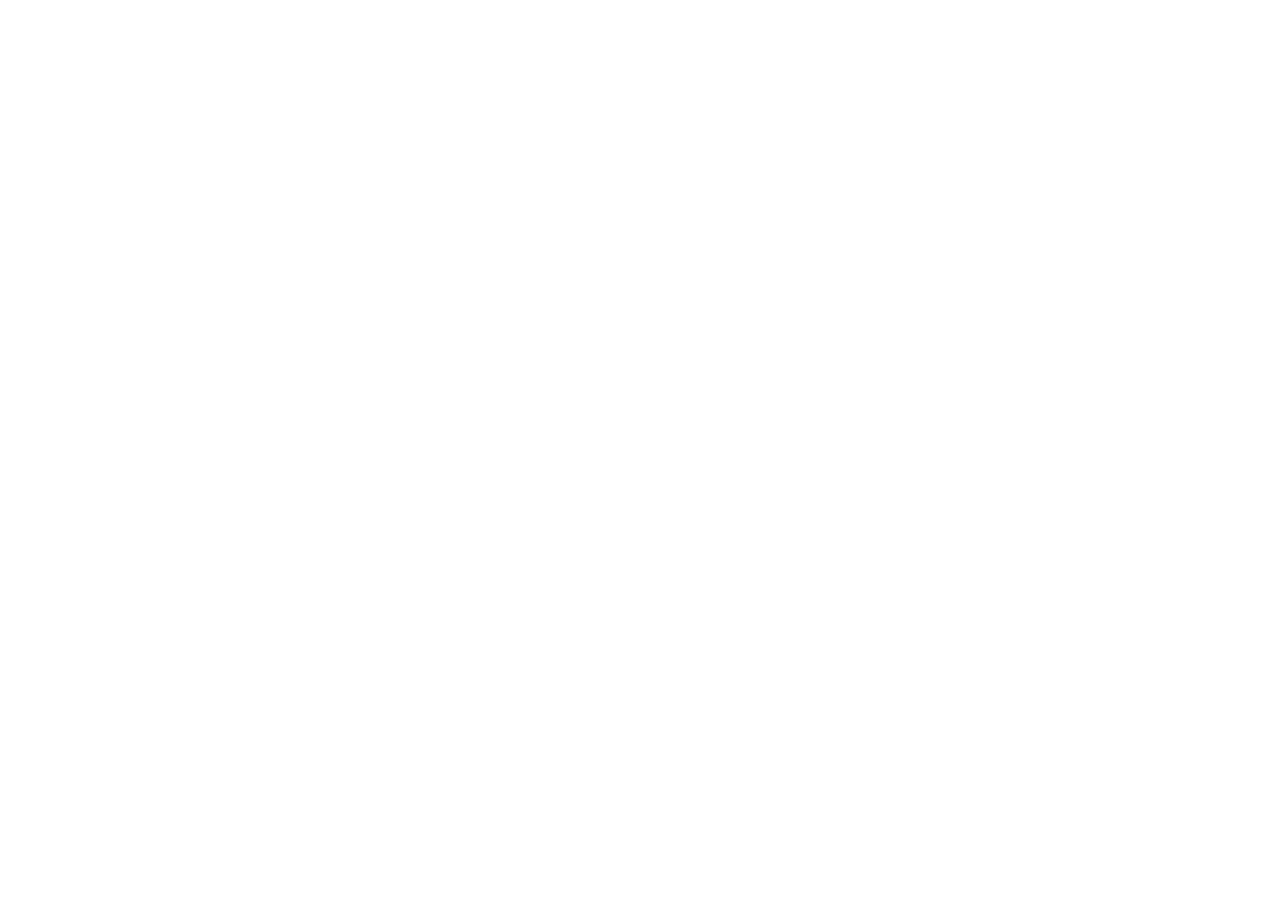
==== index.html @ b7e7c513 "Push files" ====
<!DOCTYPE html>
<html lang="en">
    <head>
        <meta charset="UTF-8">
        <meta name="viewport" content="width=device-width, initial-scale=1.0">
        <title>Book Corner</title>
    </head>
    <body>
        
    </body>
</html>
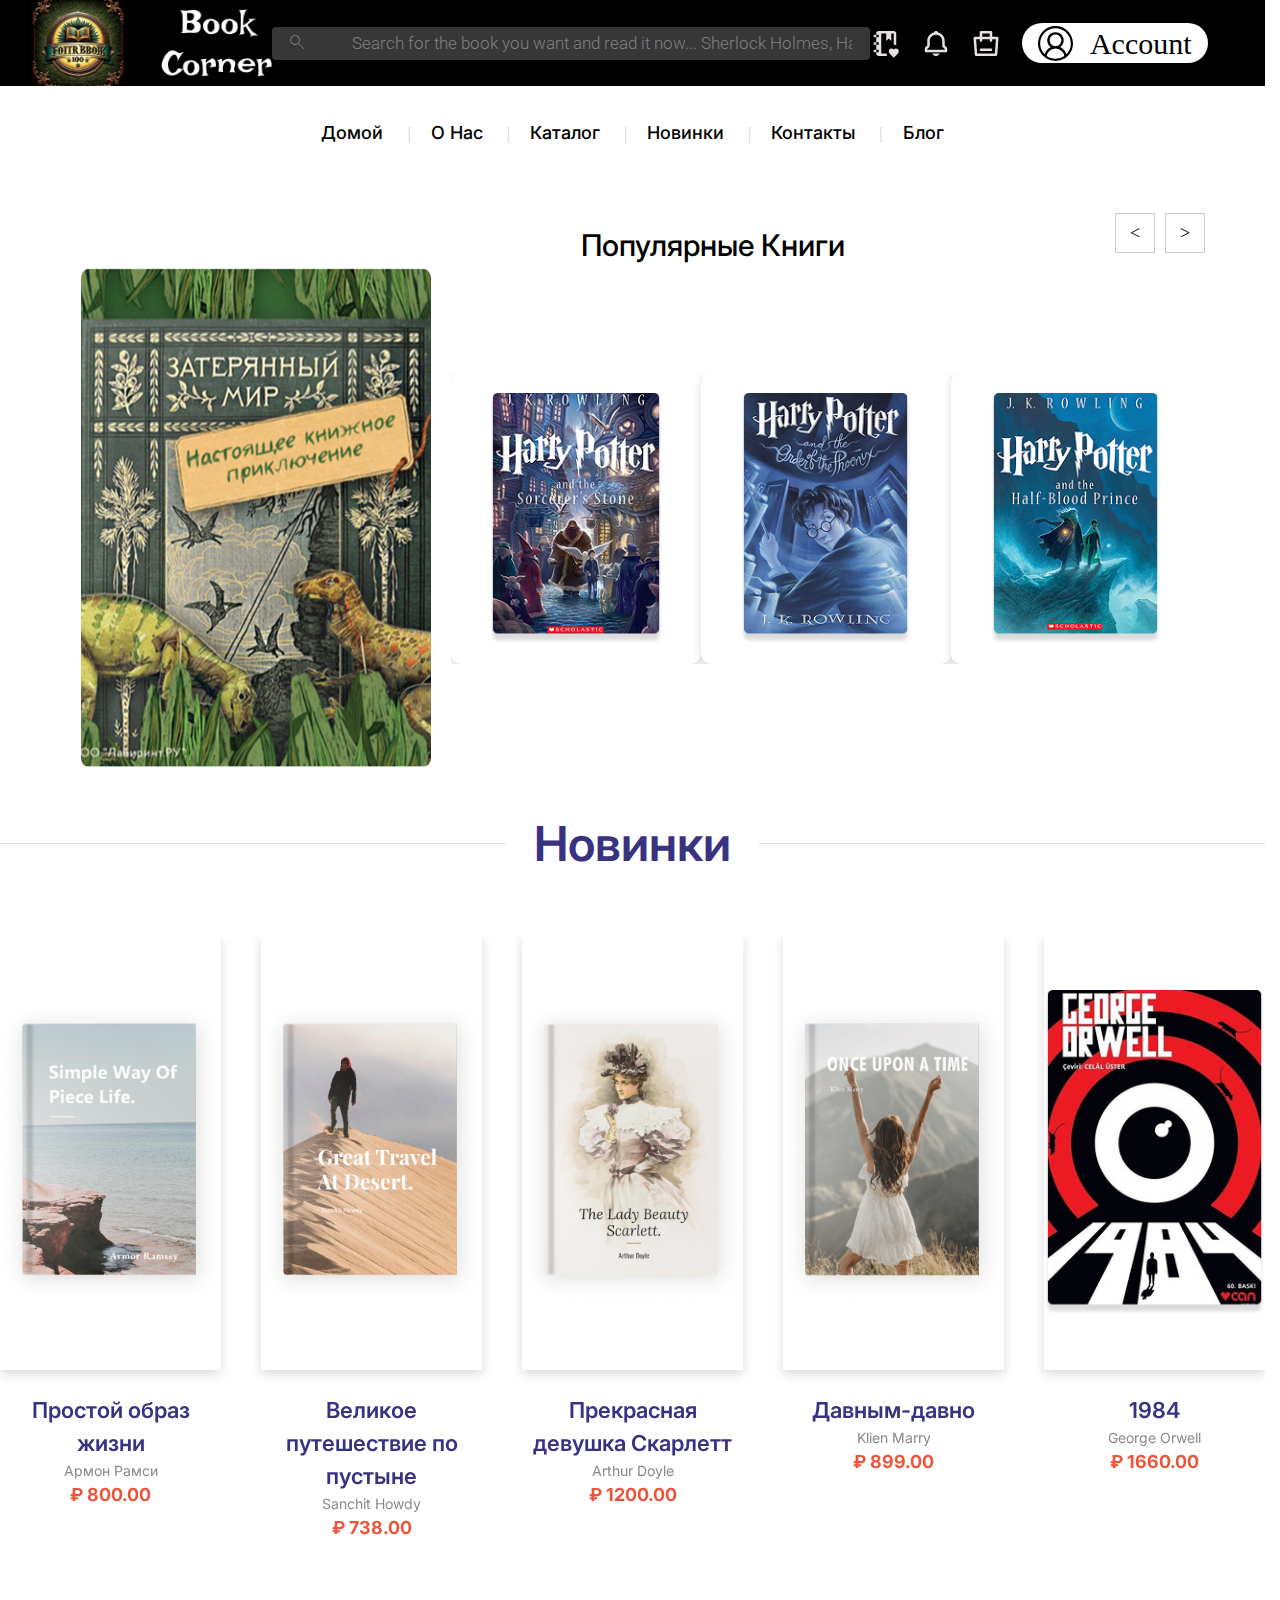
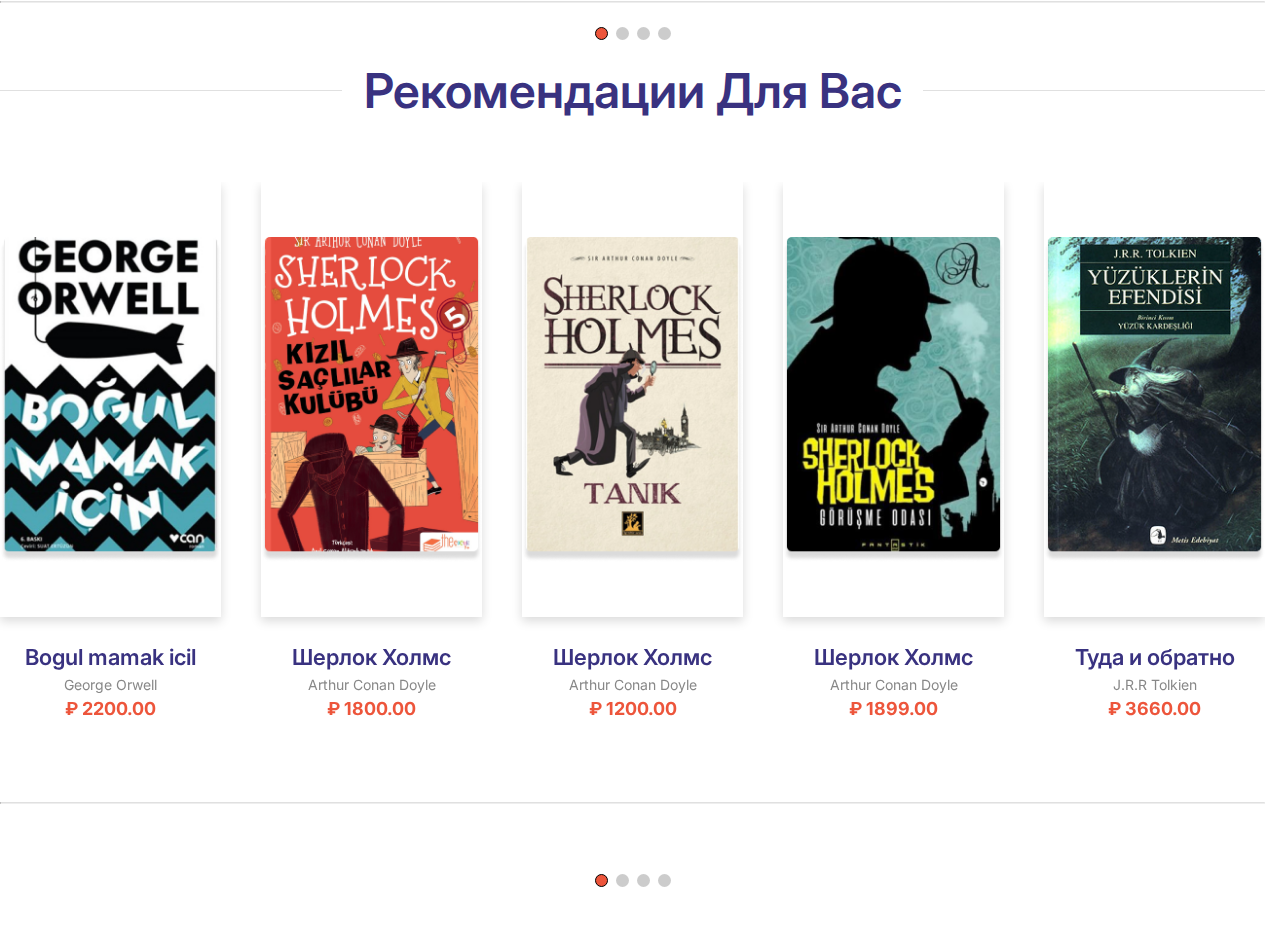
==== commit 38544b1f: "верстка глав страницы" ====
--- a/index.html
+++ b/index.html
@@ -1,11 +1,586 @@
 <!DOCTYPE html>
 <html lang="en">
-    <head>
-        <meta charset="UTF-8">
-        <meta name="viewport" content="width=device-width, initial-scale=1.0">
-        <title>Book Corner</title>
-    </head>
-    <body>
-        
-    </body>
+<head>
+    <meta charset="UTF-8">
+    <meta name="viewport" content="width=device-width, initial-scale=1.0">
+    <title>Book Corner - Главная</title>
+    <link rel="preconnect" href="https://fonts.googleapis.com">
+    <link rel="preconnect" href="https://fonts.gstatic.com" crossorigin>
+    <link href="https://fonts.googleapis.com/css2?family=Inter:ital,opsz,wght@0,14..32,100..900;1,14..32,100..900&family=Mulish:ital,wght@0,200..1000;1,200..1000&family=Roboto:ital,wght@0,100..900;1,100..900&display=swap" rel="stylesheet">
+    <link rel="stylesheet" href="css/normalize.css">
+    <link rel="stylesheet" href="https://cdn.jsdelivr.net/npm/swiper@11/swiper-bundle.min.css">
+    <link rel="stylesheet" href="css/main.css">
+</head>
+<body>
+    <header class="header">
+        <div class="header__logo">
+          <div class="header__logo-img">
+           <a href="index.html"><img src="images/logo.png" alt="Logo"></a>
+          </div>
+          <div class="header__logo-text">
+            <a href="index.html"><img src="images/Book Corner.png" alt="Book Corner"></a>
+          </div>
+        </div>
+        <form class="header__search">
+          <svg xmlns="http://www.w3.org/2000/svg" width="24" height="24" viewBox="0 0 24 24"><path fill="currentColor" d="m19.485 20.154l-6.262-6.262q-.75.639-1.725.989t-1.96.35q-2.402 0-4.066-1.663T3.808 9.503T5.47 5.436t4.064-1.667t4.068 1.664T15.268 9.5q0 1.042-.369 2.017t-.97 1.668l6.262 6.261zM9.539 14.23q1.99 0 3.36-1.37t1.37-3.361t-1.37-3.36t-3.36-1.37t-3.361 1.37t-1.37 3.36t1.37 3.36t3.36 1.37"/></svg>
+          <input type="search" name="search" id="search-input" placeholder="Search for the book you want and read it now... Sherlock Holmes, Harry Pot..." autocomplete="off">
+        </form>
+        <div class="header__account">
+          <div class="header__account-favorites">
+            <a href="#">
+              <svg xmlns="http://www.w3.org/2000/svg" width="30" height="33" viewBox="0 0 24 24"><path fill="currentColor" d="m19 23.3l-.6-.5c-2-1.9-3.4-3.1-3.4-4.6c0-1.2 1-2.2 2.2-2.2c.7 0 1.4.3 1.8.8c.4-.5 1.1-.8 1.8-.8c1.2 0 2.2.9 2.2 2.2c0 1.5-1.4 2.7-3.4 4.6zM17 4v6l-2-2l-2 2V4H9v16h4.08c.12.72.37 1.39.72 2H7c-1.05 0-2-.95-2-2v-1H3v-2h2v-4H3v-2h2V7H3V5h2V4a2 2 0 0 1 2-2h12c1.05 0 2 .95 2 2v9.34c-.63-.22-1.3-.34-2-.34V4zM5 19h2v-2H5zm0-6h2v-2H5zm0-6h2V5H5z"/></svg>
+            </a>
+          </div>
+          <div class="header__account-notifications">
+            <a href="#">
+              <svg xmlns="http://www.w3.org/2000/svg" width="30" height="33" viewBox="0 0 24 24"><path fill="currentColor" d="M19 13.586V10c0-3.217-2.185-5.927-5.145-6.742C13.562 2.52 12.846 2 12 2s-1.562.52-1.855 1.258C7.185 4.074 5 6.783 5 10v3.586l-1.707 1.707A1 1 0 0 0 3 16v2a1 1 0 0 0 1 1h16a1 1 0 0 0 1-1v-2a1 1 0 0 0-.293-.707zM19 17H5v-.586l1.707-1.707A1 1 0 0 0 7 14v-4c0-2.757 2.243-5 5-5s5 2.243 5 5v4c0 .266.105.52.293.707L19 16.414zm-7 5a2.98 2.98 0 0 0 2.818-2H9.182A2.98 2.98 0 0 0 12 22"/></svg>
+            </a>
+          </div>
+          <div class="header__account-basket">
+            <a href="basket.html">
+              <svg xmlns="http://www.w3.org/2000/svg" width="30" height="33" viewBox="0 0 48 48"><g fill="none" stroke="currentColor" stroke-width="4"><path stroke-linejoin="round" d="M6 15h36l-2 27H8z" clip-rule="evenodd"/><path stroke-linecap="round" stroke-linejoin="round" d="M16 19V6h16v13"/><path stroke-linecap="round" d="M16 34h16"/></g></svg>
+            </a>
+          </div>
+          <div class="header__account-acc">
+            <a href="html/personal_cabinet.html">
+
+              <svg xmlns="http://www.w3.org/2000/svg" width="35" height="35" viewBox="0 0 16 16"><path fill="currentColor" d="M16 7.992C16 3.58 12.416 0 8 0S0 3.58 0 7.992c0 2.43 1.104 4.62 2.832 6.09c.016.016.032.016.032.032c.144.112.288.224.448.336c.08.048.144.111.224.175A8 8 0 0 0 8.016 16a8 8 0 0 0 4.48-1.375c.08-.048.144-.111.224-.16c.144-.111.304-.223.448-.335c.016-.016.032-.016.032-.032c1.696-1.487 2.8-3.676 2.8-6.106m-8 7.001c-1.504 0-2.88-.48-4.016-1.279c.016-.128.048-.255.08-.383a4.2 4.2 0 0 1 .416-.991c.176-.304.384-.576.64-.816c.24-.24.528-.463.816-.639c.304-.176.624-.304.976-.4A4.2 4.2 0 0 1 8 10.342a4.18 4.18 0 0 1 2.928 1.166q.552.552.864 1.295q.168.432.24.911A7.03 7.03 0 0 1 8 14.993m-2.448-7.4a2.5 2.5 0 0 1-.208-1.024c0-.351.064-.703.208-1.023s.336-.607.576-.847s.528-.431.848-.575s.672-.208 1.024-.208c.368 0 .704.064 1.024.208s.608.336.848.575c.24.24.432.528.576.847c.144.32.208.672.208 1.023c0 .368-.064.704-.208 1.023a2.8 2.8 0 0 1-.576.848a2.8 2.8 0 0 1-.848.575a2.72 2.72 0 0 1-2.064 0a2.8 2.8 0 0 1-.848-.575a2.5 2.5 0 0 1-.56-.848zm7.424 5.306c0-.032-.016-.048-.016-.08a5.2 5.2 0 0 0-.688-1.406a4.9 4.9 0 0 0-1.088-1.135a5.2 5.2 0 0 0-1.04-.608a3 3 0 0 0 .464-.383a4.2 4.2 0 0 0 .624-.784a3.6 3.6 0 0 0 .528-1.934a3.7 3.7 0 0 0-.288-1.47a3.8 3.8 0 0 0-.816-1.199a3.9 3.9 0 0 0-1.2-.8a3.7 3.7 0 0 0-1.472-.287a3.7 3.7 0 0 0-1.472.288a3.6 3.6 0 0 0-1.2.815a3.8 3.8 0 0 0-.8 1.199a3.7 3.7 0 0 0-.288 1.47q0 .528.144 1.007c.096.336.224.64.4.927c.16.288.384.544.624.784q.216.216.48.383a5 5 0 0 0-1.04.624c-.416.32-.784.703-1.088 1.119a5 5 0 0 0-.688 1.406c-.016.032-.016.064-.016.08C1.776 11.636.992 9.91.992 7.992C.992 4.14 4.144.991 8 .991s7.008 3.149 7.008 7.001a6.96 6.96 0 0 1-2.032 4.907"/></svg>
+              Account
+            </a>
+          </div>
+        </div>
+      </header>
+
+
+      <nav class="main__navbar">
+        <ul class="main__navbar-list">
+            <li class="main__navbar-item">
+                <a href="index.html">Домой</a>
+            </li>
+            <li class="main__navbar-item">
+                <a href="#">О Нас</a>
+            </li>
+            <li class="main__navbar-item">
+                <a href="catalog.html">Каталог</a>
+            </li>
+            <li class="main__navbar-item">
+                <a href="#">Новинки</a>
+            </li>
+            <li class="main__navbar-item">
+                <a href="#">Контакты</a>
+            </li>
+            <li class="main__navbar-item">
+                <a href="#">Блог</a>
+            </li>
+        </ul>
+    </nav>
+
+
+    <main class="main">
+      <section class="popular-books">
+        <div class="container">
+          <div class="popular-books__header">
+            <h2 class="popular-books__title">Популярные Книги</h2>
+            
+            <div class="popular-books__navigation">
+              <button class="slider-button-prev">&lt;</button>
+              <button class="slider-button-next">&gt;</button>
+            </div>
+          </div>
+          <div class="popular-books__content">
+            <div class="popular-books__banner">
+              <img src="images/main_page/book_1.png" alt="Затерянный мир">
+            </div>
+            <div class="slider popular-books__slider">
+              <div class="slider-wrapper">
+                <div class="slider-slide">
+                  <img src="images/main_page/book_2.png" alt="Harry Potter 1">
+                </div>
+                <div class="slider-slide">
+                  <img src="images/main_page/book_3.png" alt="Harry Potter 2">
+                </div>
+                <div class="slider-slide">
+                  <img src="images/main_page/book_4.png" alt="Harry Potter 3">
+                </div>
+                <div class="slider-slide">
+                  <img src="images/catalog/image 11.png" alt="Sherlock Holmes">
+                </div>
+                <div class="slider-slide">
+                  <img src="images/catalog/book5 4.png" alt="book1">
+                </div>
+                <div class="slider-slide">
+                  <img src="images/catalog/book3 4.png" alt="book1">
+                </div>
+                <div class="slider-slide">
+                  <img src="images/catalog/book16 1.png" alt="book1">
+                </div>
+                <div class="slider-slide">
+                  <img src="images/catalog/book4 4.png" alt="book1">
+                </div>
+                <div class="slider-slide">
+                  <img src="images/main_page/book_5_2.png" alt="book1">
+                </div>
+                <div class="slider-slide">
+                  <img src="images/catalog/image 3.png" alt="book1">
+                </div>
+                <div class="slider-slide">
+                  <img src="images/catalog/image 4.png" alt="book1">
+                </div>
+                <div class="slider-slide">
+                  <img src="images/catalog/image 6.png" alt="book1">
+                </div>
+                <div class="slider-slide">
+                  <img src="images/main_page/book_5_3.png" alt="book1">
+                </div>
+              </div>
+            </div>
+          </div>
+        </div>
+      </section>
+    
+
+<section class="main__latest">
+  <h2 class="main__latest-title">Новинки</h2>
+  <div class="swiper">
+    <div class="swiper-wrapper">
+
+      <!-- первый свайп -->
+      <div class="swiper-slide">
+        <div class="swiper-card">
+          <div class="swiper-card-portrait">
+              <img src="images/catalog/book5 4.png" alt="book1">
+              <button class="swiper-card-btn">Добавить в корзину</button>
+          </div>
+          <h3 class="swiper-card-name">Простой образ жизни</h3>
+          <p class="swiper-card-author">Армон Рамси</p>
+          <p class="swiper-card-price">₽ 800.00</p>
+      </div>      
+        <div class="swiper-card">
+          <div class="swiper-card-portrait">
+            <img src="images/catalog/book3 4.png" alt="book1">
+            <button class="swiper-card-btn">Добавить в корзину</button>
+          </div>
+          <h3 class="swiper-card-name">Великое путешествие по пустыне</h3>
+          <p class="swiper-card-author">Sanchit Howdy</p>
+          <p class="swiper-card-price">₽ 738.00</p>
+        </div>
+        <div class="swiper-card">
+          <div class="swiper-card-portrait">
+            <img src="images/catalog/book16 1.png" alt="book1">
+            <button class="swiper-card-btn">Добавить в корзину</button>
+          </div>
+          <h3 class="swiper-card-name">Прекрасная девушка Скарлетт</h3>
+          <p class="swiper-card-author">Arthur Doyle</p>
+          <p class="swiper-card-price">₽ 1200.00</p>
+        </div>
+        <div class="swiper-card">
+          <div class="swiper-card-portrait">
+            <img src="images/catalog/book4 4.png" alt="book1">
+            <button class="swiper-card-btn">Добавить в корзину</button>
+          </div>
+          <h3 class="swiper-card-name">Давным-давно</h3>
+          <p class="swiper-card-author">Klien Marry</p>
+          <p class="swiper-card-price">₽ 899.00</p>
+        </div>
+        <div class="swiper-card">
+          <div class="swiper-card-portrait">
+            <img src="images/main_page/book_5_2.png" alt="book1">
+            <button class="swiper-card-btn">Добавить в корзину</button>
+          </div>
+          <h3 class="swiper-card-name">1984</h3>
+          <p class="swiper-card-author">George Orwell</p>
+          <p class="swiper-card-price">₽ 1660.00</p>
+        </div>
+      </div>
+
+      <!-- второй -->
+      <div class="swiper-slide">
+        <div class="swiper-card">
+          <div class="swiper-card-portrait">
+            <img src="images/catalog/book16 1.png" alt="book1">
+            <button class="swiper-card-btn">Добавить в корзину</button>
+          </div>
+          <h3 class="swiper-card-name">Прекрасная девушка Скарлетт</h3>
+          <p class="swiper-card-author">Arthur Doyle</p>
+          <p class="swiper-card-price">₽ 1200.00</p>
+        </div>
+        <div class="swiper-card">
+          <div class="swiper-card-portrait">
+            <img src="images/catalog/book4 4.png" alt="book1">
+            <button class="swiper-card-btn">Добавить в корзину</button>
+          </div>
+          <h3 class="swiper-card-name">Давным-давно</h3>
+          <p class="swiper-card-author">Klien Marry</p>
+          <p class="swiper-card-price">₽ 899.00</p>
+        </div>
+        <div class="swiper-card">
+          <div class="swiper-card-portrait">
+            <img src="images/catalog/book5 4.png" alt="book1">
+            <button class="swiper-card-btn">Добавить в корзину</button>
+          </div>
+          <h3 class="swiper-card-name">Простой образ жизни</h3>
+          <p class="swiper-card-author">Армон Рамси</p>
+          <p class="swiper-card-price">₽ 800.00</p>
+        </div>
+        <div class="swiper-card">
+          <div class="swiper-card-portrait">
+            <img src="images/main_page/book_5_2.png" alt="book1">
+            <button class="swiper-card-btn">Добавить в корзину</button>
+          </div>
+          <h3 class="swiper-card-name">1984</h3>
+          <p class="swiper-card-author">George Orwell</p>
+          <p class="swiper-card-price">₽ 1660.00</p>
+        </div>
+        <div class="swiper-card">
+          <div class="swiper-card-portrait">
+            <img src="images/catalog/book3 4.png" alt="book1">
+            <button class="swiper-card-btn">Добавить в корзину</button>
+          </div>
+          <h3 class="swiper-card-name">Великое путешествие по пустыне</h3>
+          <p class="swiper-card-author">Sanchit Howdy</p>
+          <p class="swiper-card-price">₽ 738.00</p>
+        </div>
+      </div>
+
+      <!-- третий -->
+      <div class="swiper-slide">
+        <div class="swiper-card">
+          <div class="swiper-card-portrait">
+            <img src="images/catalog/book5 4.png" alt="book1">
+            <button class="swiper-card-btn">Добавить в корзину</button>
+          </div>
+          <h3 class="swiper-card-name">Простой образ жизни</h3>
+          <p class="swiper-card-author">Армон Рамси</p>
+          <p class="swiper-card-price">₽ 800.00</p>
+        </div>
+        <div class="swiper-card">
+          <div class="swiper-card-portrait">
+            <img src="images/main_page/book_5_2.png" alt="book1">
+            <button class="swiper-card-btn">Добавить в корзину</button>
+          </div>
+          <h3 class="swiper-card-name">1984</h3>
+          <p class="swiper-card-author">George Orwell</p>
+          <p class="swiper-card-price">₽ 1660.00</p>
+        </div>
+        <div class="swiper-card">
+          <div class="swiper-card-portrait">
+            <img src="images/catalog/book16 1.png" alt="book1">
+            <button class="swiper-card-btn">Добавить в корзину</button>
+          </div>
+          <h3 class="swiper-card-name">Прекрасная девушка Скарлетт</h3>
+          <p class="swiper-card-author">Arthur Doyle</p>
+          <p class="swiper-card-price">₽ 1200.00</p>
+        </div>
+        <div class="swiper-card">
+          <div class="swiper-card-portrait">
+            <img src="images/catalog/book3 4.png" alt="book1">
+            <button class="swiper-card-btn">Добавить в корзину</button>
+          </div>
+          <h3 class="swiper-card-name">Великое путешествие по пустыне</h3>
+          <p class="swiper-card-author">Sanchit Howdy</p>
+          <p class="swiper-card-price">₽ 738.00</p>
+        </div>
+        <div class="swiper-card">
+          <div class="swiper-card-portrait">
+            <img src="images/catalog/book4 4.png" alt="book1">
+            <button class="swiper-card-btn">Добавить в корзину</button>
+          </div>
+          <h3 class="swiper-card-name">Давным-давно</h3>
+          <p class="swiper-card-author">Klien Marry</p>
+          <p class="swiper-card-price">₽ 899.00</p>
+        </div>
+      </div>
+
+            <!-- третий -->
+            <div class="swiper-slide">
+              <div class="swiper-card">
+                <div class="swiper-card-portrait">
+                  <img src="images/catalog/book4 4.png" alt="book1">
+                  <button class="swiper-card-btn">Добавить в корзину</button>
+                </div>
+                <h3 class="swiper-card-name">Давным-давно</h3>
+                <p class="swiper-card-author">Klien Marry</p>
+                <p class="swiper-card-price">₽ 899.00</p>
+              </div>
+              <div class="swiper-card">
+                <div class="swiper-card-portrait">
+                  <img src="images/catalog/book5 4.png" alt="book1">
+                  <button class="swiper-card-btn">Добавить в корзину</button>
+                </div>
+                <h3 class="swiper-card-name">Простой образ жизни</h3>
+                <p class="swiper-card-author">Армон Рамси</p>
+                <p class="swiper-card-price">₽ 800.00</p>
+              </div>
+              <div class="swiper-card">
+                <div class="swiper-card-portrait">
+                  <img src="images/catalog/book3 4.png" alt="book1">
+                  <button class="swiper-card-btn">Добавить в корзину</button>
+                </div>
+                <h3 class="swiper-card-name">Великое путешествие по пустыне</h3>
+                <p class="swiper-card-author">Sanchit Howdy</p>
+                <p class="swiper-card-price">₽ 738.00</p>
+              </div>
+              <div class="swiper-card">
+                <div class="swiper-card-portrait">
+                  <img src="images/main_page/book_5_2.png" alt="book1">
+                  <button class="swiper-card-btn">Добавить в корзину</button>
+                </div>
+                <h3 class="swiper-card-name">1984</h3>
+                <p class="swiper-card-author">George Orwell</p>
+                <p class="swiper-card-price">₽ 1660.00</p>
+              </div>
+              <div class="swiper-card">
+                <div class="swiper-card-portrait">
+                  <img src="images/catalog/book16 1.png" alt="book1">
+                  <button class="swiper-card-btn">Добавить в корзину</button>
+                </div>
+                <h3 class="swiper-card-name">Прекрасная девушка Скарлетт</h3>
+                <p class="swiper-card-author">Arthur Doyle</p>
+                <p class="swiper-card-price">₽ 1200.00</p>
+              </div>
+          </div>
+    </div>
+    <hr class="main__latest-line">
+    <div class="swiper-pagination"></div>
+  </div>
+</section>
+<section class="main__recommendation">
+  <h2 class="main__recommendation-title">Рекомендации Для Вас</h2>
+  <div class="swiper">
+    <div class="swiper-wrapper">
+
+      <!-- первый свайп-->
+      <div class="swiper-slide">
+        <div class="swiper-card">
+          <div class="swiper-card-portrait">
+            <img src="images/catalog/image 3.png" alt="book1">
+            <button class="swiper-card-btn">Добавить в корзину</button>
+          </div>
+          <h3 class="swiper-card-name">Bogul mamak icil</h3>
+          <p class="swiper-card-author">George Orwell</p>
+          <p class="swiper-card-price">₽ 2200.00</p>
+        </div>
+        <div class="swiper-card">
+          <div class="swiper-card-portrait">
+            <img src="images/catalog/image 4.png" alt="book1">
+            <button class="swiper-card-btn">Добавить в корзину</button>
+          </div>
+          <h3 class="swiper-card-name">Шерлок Холмс</h3>
+          <p class="swiper-card-author">Arthur Conan Doyle</p>
+          <p class="swiper-card-price">₽ 1800.00</p>
+        </div>
+        <div class="swiper-card">
+          <div class="swiper-card-portrait">
+            <img src="images/catalog/image 11.png" alt="book1">
+            <button class="swiper-card-btn">Добавить в корзину</button>
+          </div>
+          <h3 class="swiper-card-name">Шерлок Холмс</h3>
+          <p class="swiper-card-author">Arthur Conan Doyle</p>
+          <p class="swiper-card-price">₽ 1200.00</p>
+        </div>
+        <div class="swiper-card">
+          <div class="swiper-card-portrait">
+            <img src="images/catalog/image 6.png" alt="book1">
+            <button class="swiper-card-btn">Добавить в корзину</button>
+          </div>
+          <h3 class="swiper-card-name">Шерлок Холмс</h3>
+          <p class="swiper-card-author">Arthur Conan Doyle</p>
+          <p class="swiper-card-price">₽ 1899.00</p>
+        </div>
+        <div class="swiper-card">
+          <div class="swiper-card-portrait">
+            <img src="images/main_page/book_5_3.png" alt="book1">
+            <button class="swiper-card-btn">Добавить в корзину</button>
+          </div>
+          <h3 class="swiper-card-name">Туда и обратно</h3>
+          <p class="swiper-card-author">J.R.R Tolkien</p>
+          <p class="swiper-card-price">₽ 3660.00</p>
+        </div>
+      </div>
+
+      <!-- второй свайп -->
+      <div class="swiper-slide">
+        <div class="swiper-card">
+          <div class="swiper-card-portrait">
+            <img src="images/main_page/book_5_3.png" alt="book1">
+            <button class="swiper-card-btn">Добавить в корзину</button>
+          </div>
+          <h3 class="swiper-card-name">Туда и обратно</h3>
+          <p class="swiper-card-author">J.R.R Tolkien</p>
+          <p class="swiper-card-price">₽ 3660.00</p>
+        </div>
+        <div class="swiper-card">
+          <div class="swiper-card-portrait">
+            <img src="images/catalog/image 11.png" alt="book1">
+            <button class="swiper-card-btn">Добавить в корзину</button>
+          </div>
+          <h3 class="swiper-card-name">Шерлок Холмс</h3>
+          <p class="swiper-card-author">Arthur Conan Doyle</p>
+          <p class="swiper-card-price">₽ 1200.00</p>
+        </div>
+        <div class="swiper-card">
+          <div class="swiper-card-portrait">
+            <img src="images/catalog/image 3.png" alt="book1">
+            <button class="swiper-card-btn">Добавить в корзину</button>
+          </div>
+          <h3 class="swiper-card-name">Bogul mamak icil</h3>
+          <p class="swiper-card-author">George Orwell</p>
+          <p class="swiper-card-price">₽ 2200.00</p>
+        </div>
+        <div class="swiper-card">
+          <div class="swiper-card-portrait">
+            <img src="images/catalog/image 6.png" alt="book1">
+            <button class="swiper-card-btn">Добавить в корзину</button>
+          </div>
+          <h3 class="swiper-card-name">Шерлок Холмс</h3>
+          <p class="swiper-card-author">Arthur Conan Doyle</p>
+          <p class="swiper-card-price">₽ 1899.00</p>
+        </div>
+        <div class="swiper-card">
+          <div class="swiper-card-portrait">
+            <img src="images/catalog/image 4.png" alt="book1">
+            <button class="swiper-card-btn">Добавить в корзину</button>
+          </div>
+          <h3 class="swiper-card-name">Шерлок Холмс</h3>
+          <p class="swiper-card-author">Arthur Conan Doyle</p>
+          <p class="swiper-card-price">₽ 1800.00</p>
+        </div>
+      </div>
+
+       <!-- третий свайп -->
+      <div class="swiper-slide">
+        <div class="swiper-card">
+          <div class="swiper-card-portrait">
+            <img src="images/catalog/image 6.png" alt="book1">
+            <button class="swiper-card-btn">Добавить в корзину</button>
+          </div>
+          <h3 class="swiper-card-name">Шерлок Холмс</h3>
+          <p class="swiper-card-author">Arthur Conan Doyle</p>
+          <p class="swiper-card-price">₽ 1899.00</p>
+        </div>
+        <div class="swiper-card">
+          <div class="swiper-card-portrait">
+            <img src="images/catalog/image 4.png" alt="book1">
+            <button class="swiper-card-btn">Добавить в корзину</button>
+          </div>
+          <h3 class="swiper-card-name">Шерлок Холмс</h3>
+          <p class="swiper-card-author">Arthur Conan Doyle</p>
+          <p class="swiper-card-price">₽ 1800.00</p>
+        </div>
+        <div class="swiper-card">
+          <div class="swiper-card-portrait">
+            <img src="images/main_page/book_5_3.png" alt="book1">
+            <button class="swiper-card-btn">Добавить в корзину</button>
+          </div>
+          <h3 class="swiper-card-name">Туда и обратно</h3>
+          <p class="swiper-card-author">J.R.R Tolkien</p>
+          <p class="swiper-card-price">₽ 3660.00</p>
+        </div>
+        <div class="swiper-card">
+          <div class="swiper-card-portrait">
+            <img src="images/catalog/image 3.png" alt="book1">
+            <button class="swiper-card-btn">Добавить в корзину</button>
+          </div>
+          <h3 class="swiper-card-name">Bogul mamak icil</h3>
+          <p class="swiper-card-author">George Orwell</p>
+          <p class="swiper-card-price">₽ 2200.00</p>
+        </div>
+        <div class="swiper-card">
+          <div class="swiper-card-portrait">
+            <img src="images/catalog/image 11.png" alt="book1">
+            <button class="swiper-card-btn">Добавить в корзину</button>
+          </div>
+          <h3 class="swiper-card-name">Шерлок Холмс</h3>
+          <p class="swiper-card-author">Arthur Conan Doyle</p>
+          <p class="swiper-card-price">₽ 1200.00</p>
+        </div>
+      </div>
+
+    <!-- четвертый свайп -->
+    <div class="swiper-slide">
+      <div class="swiper-card">
+        <div class="swiper-card-portrait">
+          <img src="images/catalog/image 11.png" alt="book1">
+          <button class="swiper-card-btn">Добавить в корзину</button>
+        </div>
+        <h3 class="swiper-card-name">Шерлок Холмс</h3>
+        <p class="swiper-card-author">Arthur Conan Doyle</p>
+        <p class="swiper-card-price">₽ 1200.00</p>
+      </div>
+      <div class="swiper-card">
+        <div class="swiper-card-portrait">
+          <img src="images/catalog/image 6.png" alt="book1">
+          <button class="swiper-card-btn">Добавить в корзину</button>
+        </div>
+        <h3 class="swiper-card-name">Шерлок Холмс</h3>
+        <p class="swiper-card-author">Arthur Conan Doyle</p>
+        <p class="swiper-card-price">₽ 1899.00</p>
+      </div>
+      <div class="swiper-card">
+        <div class="swiper-card-portrait">
+          <img src="images/catalog/image 3.png" alt="book1">
+          <button class="swiper-card-btn">Добавить в корзину</button>
+        </div>
+        <h3 class="swiper-card-name">Bogul mamak icil</h3>
+        <p class="swiper-card-author">George Orwell</p>
+        <p class="swiper-card-price">₽ 2200.00</p>
+      </div>
+      <div class="swiper-card">
+        <div class="swiper-card-portrait">
+          <img src="images/catalog/image 4.png" alt="book1">
+          <button class="swiper-card-btn">Добавить в корзину</button>
+        </div>
+        <h3 class="swiper-card-name">Шерлок Холмс</h3>
+        <p class="swiper-card-author">Arthur Conan Doyle</p>
+        <p class="swiper-card-price">₽ 1800.00</p>
+      </div>
+      <div class="swiper-card">
+        <div class="swiper-card-portrait">
+          <img src="images/main_page/book_5_3.png" alt="book1">
+          <button class="swiper-card-btn">Добавить в корзину</button>
+        </div>
+        <h3 class="swiper-card-name">Туда и обратно</h3>
+        <p class="swiper-card-author">J.R.R Tolkien</p>
+        <p class="swiper-card-price">₽ 3660.00</p>
+      </div>
+    </div>
+  </div>
+  
+  <hr class="main__recommendation-line">
+  <div class="swiper-pagination"></div>
+</div>
+</section>
+</main>
+<script src="https://cdn.jsdelivr.net/npm/swiper@11/swiper-bundle.min.js"></script>
+<script src="js/catalog/main.js"></script>
+<script>
+  document.addEventListener("DOMContentLoaded", function () {
+      const slider = document.querySelector(".popular-books__slider .slider-wrapper");
+      const slides = document.querySelectorAll(".popular-books__slider .slider-slide");
+      const prevBtn = document.querySelector(".slider-button-prev");
+      const nextBtn = document.querySelector(".slider-button-next");
+  
+      let index = 0;
+      const slideWidth = slides[0].clientWidth + 20; // ширина + отступ
+  
+      function updateSlider() {
+          slider.style.transform = `translateX(${-index * slideWidth}px)`;
+      }
+  
+      nextBtn.addEventListener("click", () => {
+          if (index < slides.length - 1) {
+              index++;
+              updateSlider();
+          }
+      });
+  
+      prevBtn.addEventListener("click", () => {
+          if (index > 0) {
+              index--;
+              updateSlider();
+          }
+      });
+  });
+  </script>
+</body>
 </html>
--- a/css/main.css
+++ b/css/main.css
@@ -0,0 +1,481 @@
+.container {
+    display: block;
+    width: 95%;
+    margin: 0 auto;
+}
+
+.header {
+    background-color: #000;
+    padding-left: 30px;
+    padding-right: 57px;
+    display: flex;
+    justify-content: space-between;
+    align-items: center;
+}
+
+.header__logo {
+    display: flex;
+    justify-content: space-between;
+}
+
+.header__logo-img {
+    margin-right: 35px;
+}
+
+.header__logo-text {
+    display: flex;
+    justify-content: center;
+    align-items: center;
+}
+
+.header__logo-text img {
+    display: block;
+}
+
+.header__search {
+    width: 680px;
+    height: 33px;
+    position: relative;
+}
+
+.header__search svg {
+    width: 20.31px;
+    height: 20.31px;
+    color: #808080;
+    position: absolute;
+    top: 5.84px;
+    left: 14.84px;
+}
+
+.header__search input {
+    width: 100%;
+    height: 100%;
+    font-family: "Roboto";
+    font-size: 1.0625rem;
+    font-weight: 300;
+    background-color: #373737;
+    outline: none;
+    border: none;
+    border-radius: 4px;
+    padding-left: 5rem;
+    color: #fff;
+}
+
+.header__search input::placeholder {
+    color: #808080;
+}
+
+.header__account {
+    width: 385px;
+    height: 40px;
+    display: flex;
+    justify-content: space-between;
+    align-items: center;
+}
+
+.header__account a {
+    text-decoration: none;
+}
+
+.header__account-favorites a,
+.header__account-notifications a,
+.header__account-basket a {
+    height: 100%;
+    color: #E7E2E2;
+    display: flex;
+    justify-content: space-center;
+    align-items: center;
+}
+
+.header__account-acc {
+    width: 186px;
+    height: 100%;
+    border-radius: 30px;
+    font-size: 1.875rem;
+    background-color: #fff;
+    color: #000;
+}
+
+.header__account-acc a {
+    height: 100%;
+    color: #000;
+    display: flex;
+    justify-content: space-evenly;
+    align-items: center;
+}
+
+.main__navbar {
+    width: 853px;
+    height: 22px;
+    display: flex;
+    align-items: center;
+    margin-top: 35px;
+    margin-left: auto;
+    margin-right: auto;
+}
+
+.main__navbar-list {
+    width: 100%;
+    height: 100%;
+    list-style-type: none;
+    display: flex;
+    justify-content: center;
+    align-items: center;
+    gap: 20px;
+}
+
+.main__navbar-item::after {
+    content: "|";
+    color: #D1D1D1;
+    margin-left: 20px;
+}
+
+.main__navbar-item:last-child::after {
+    content: "";
+    margin: 0;
+}
+
+.main__navbar-item a {
+    text-decoration: none;
+    font-family: Inter;
+    font-size: 1.125rem;
+    font-weight: 500;
+    color: #000;
+    position: relative;
+}
+
+.main__navbar-item a::before {
+    content: "";
+    position: absolute;
+    transform: scaleX(0);
+    top: 25px;
+    left: 0;
+    height: 2px;
+    background-color: #000;
+}
+
+.main__navbar-item a:hover::before {
+    width: 100%;
+    transition: 0.2s all ease-in;
+    transform: scaleX(1);
+}
+
+.main {
+    width: 100%;
+    min-height: 100vh;
+    background-color: #fff;
+    padding: 40px 0;
+}
+.popular-books {
+    display: flex;
+    align-items: center;
+    justify-content: space-between;
+    padding: 40px 52px;
+    position: relative;
+}
+.popular-books__title {
+    font-family: 'Inter';
+    font-size: 30px;
+    font-weight: 500;
+    margin-left: 500px;
+}
+/*  */
+.popular-books__header {
+    display: flex;
+    align-items: center;
+    justify-content: space-between;
+    width: 100%;
+}
+
+
+.popular-books__navigation {
+    margin-right: 60px;
+    margin-top: 30px;
+    display: flex;
+    gap: 10px;
+}
+
+.slider-button-prev,
+.slider-button-next {
+    width: 40px;
+    height: 40px;
+    background-color: #fff;
+    border: 1px solid #ccc;
+    display: flex;
+    justify-content: center;
+    align-items: center;
+    cursor: pointer;
+    font-size: 18px;
+    border-radius: 0;
+}
+
+.slider-button-prev:hover,
+.slider-button-next:hover {
+    background-color: #f0f0f0;
+}
+
+
+.popular-books__content {
+    display: flex;
+    align-items: center;
+    gap: 20px;
+}
+
+
+.popular-books__banner img {
+    width: 446px;
+    height: 500px;
+    border-radius: 10px;
+    object-fit: cover;
+    margin-right: 81px;
+}
+
+/* слайдер */
+.popular-books__slider {
+    width: 100%;
+    max-width: 1000px;
+    margin: 0 auto;
+    overflow: hidden;
+    position: relative;
+}
+
+
+.slider-wrapper {
+    display: flex;
+    transition: transform 0.5s ease-in-out;
+}
+
+/* слайд */
+.slider-slide {
+    min-width: 250px;
+    display: flex;
+    justify-content: center;
+    align-items: center;
+    background: #fff;
+    border-radius: 10px;
+    box-shadow: 0px 4px 10px rgba(0, 0, 0, 0.15);
+    padding: 20px;
+}
+
+.slider-slide img {
+    width: 170px;
+    height: 251px;
+    border-radius: 5px;
+    object-fit: cover;
+    transition: transform 0.3s ease;
+}
+
+.slider-slide img:hover {
+    transform: scale(1.1);
+}
+
+.popular-books__navigation {
+    position: absolute;
+    top: 0;
+    right: 0;
+    display: flex;
+    gap: 10px;
+}
+
+.slider-button-prev,
+.slider-button-next {
+    width: 40px;
+    height: 40px;
+    background-color: #fff;
+    border: 1px solid #ccc;
+    display: flex;
+    justify-content: center;
+    align-items: center;
+    cursor: pointer;
+    font-size: 18px;
+    border-radius: 0;
+    z-index: 20; 
+}
+
+.slider-button-prev {
+    left: 10px;
+}
+
+.slider-button-next {
+    right: 50px;
+}
+
+.slider-button-prev:hover,
+.slider-button-next:hover {
+    background-color: #f0f0f0;
+}
+
+
+.swiper-card-btn {
+    position: absolute;
+    bottom: 119px;
+    left: 50%;
+    transform: translateX(-50%);
+    background-color: #ED553B;
+    color: #fff;
+    font-family: 'Inter', sans-serif;
+    font-size: 16px;
+    font-weight: 300;
+    text-transform: uppercase;
+    letter-spacing: 0.13em;
+    padding: 16px 15px;
+    border: none;
+    cursor: pointer;
+    opacity: 0;
+    width: 257px;
+    height: 50px;
+    transition: opacity 0.3s ease, transform 0.3s ease;
+}
+
+.swiper-card-portrait {
+    position: relative;
+    overflow: hidden;
+}
+
+.swiper-card-portrait:hover .swiper-card-btn {
+    opacity: 1;
+    transform: translateX(-50%) translateY(-5px);
+}
+.main__latest-title {
+    text-align: center;
+    font-family: Inter;
+    font-size: 3rem;
+    font-weight: 600;
+    color: #393280;
+    position: relative;
+    z-index: 5;
+
+    margin-bottom: 55px;
+}
+
+.main__latest-title::before,
+.main__latest-title::after {
+    display: block;
+    content: "";
+    width: 40%;
+    height: 1px;
+    background-color: #E0E0E0;
+    position: absolute;
+    z-index: -1;
+}
+
+.main__latest-title::before {
+    left: 0;
+    top: 35px;
+}
+
+.main__latest-title::after {
+    right: 0;
+    top: 35px;
+}
+
+.swiper {
+    width: 100%;
+    min-height: 720px;
+}
+
+.swiper-wrapper {
+    width: 100%;
+    height: 100%;
+}
+
+.swiper-slide {
+    width: 100%;
+    display: grid;
+    grid-template-columns: repeat(5, 1fr);
+    gap: 40px;
+}
+
+.swiper-card {
+    min-height: 560px;
+}
+
+.swiper-card-portrait {
+    height: 435px;
+    box-shadow: 0 4px 10px 0 rgba(0, 0, 0, 0.15);
+    display: flex;
+    justify-content: center;
+    align-items: center;
+    margin-bottom: 24px;
+}
+
+.swiper-card-name {
+    text-align: center;
+    font-family: Inter;
+    font-size: 1.375rem;
+    font-weight: 600;
+    color: #393280;
+}
+
+.swiper-card-author {
+    text-align: center;
+    font-family: Inter;
+    font-size: 0.875rem;
+    font-weight: 400;
+    color: #888888;
+}
+
+.swiper-card-price {
+    text-align: center;
+    font-family: Inter;
+    font-size: 1.125rem;
+    font-weight: 700;
+    color: #ED553B;
+}
+
+.main__latest-line {
+    margin-top: 60px;
+    width: 100%;
+    border-top: 1px solid #E0E0E0;
+    color: #E0E0E0;
+}
+
+.swiper-pagination-bullet {
+    width: 13px;
+    height: 13px;
+}
+
+.swiper-pagination-bullet-active {
+    background-color: #ED553B;
+    border: 1px solid #000;
+}
+
+.main__recommendation-title {
+    text-align: center;
+    font-family: Inter;
+    font-size: 3rem;
+    font-weight: 600;
+    color: #393280;
+    position: relative;
+    z-index: 5;
+
+    margin-bottom: 55px;
+}
+
+.main__recommendation-title::before,
+.main__recommendation-title::after {
+    display: block;
+    content: "";
+    width: 27%;
+    height: 1px;
+    background-color: #E0E0E0;
+    position: absolute;
+    z-index: -1;
+}
+
+.main__recommendation-title::before {
+    left: 0;
+    top: 35px;
+}
+
+.main__recommendation-title::after {
+    right: 0;
+    top: 35px;
+}
+
+.main__recommendation-line {
+    margin-top: 60px;
+    width: 100%;
+    border-top: 1px solid #E0E0E0;
+    color: #E0E0E0;
+}